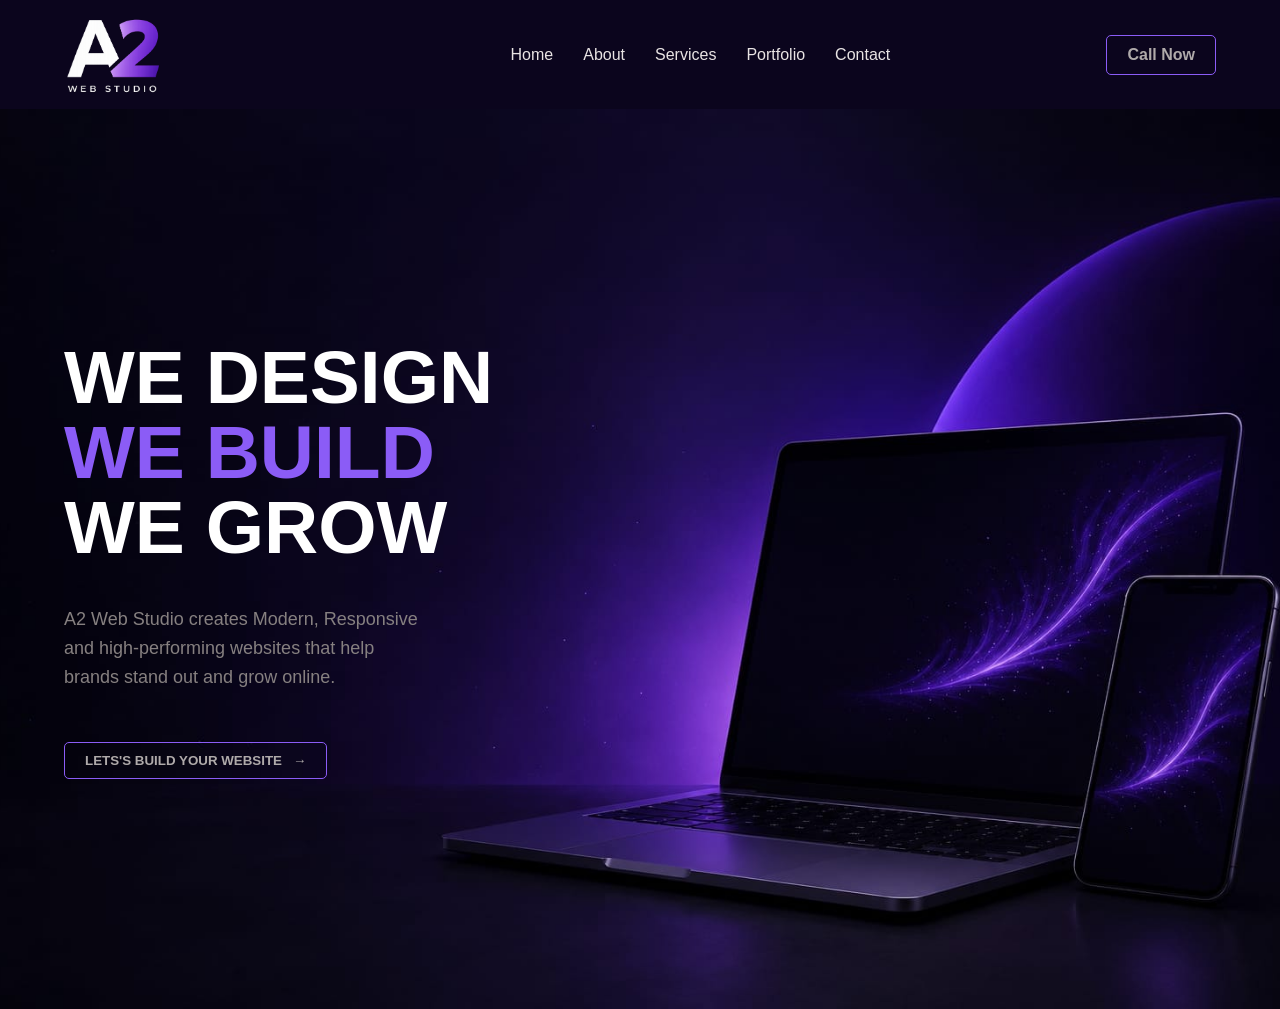
==== index.html @ 8d05d892 "new website" ====
<!DOCTYPE html>
<html lang="en">
<head>
    <meta charset="UTF-8">
    <meta name="viewport" content="width=device-width, initial-scale=1.0">
    <title>A2 Web Studio</title>
    <link rel="stylesheet" href="index.css">
</head>
<body>

<header>

    <!-- Logo -->
    <div class="logo">
        <img src="img/logo1.png" alt="A2 Web Studio">
    </div>

    <!-- Navigation -->
    <nav class="navigation">
        <ul>
            <li><a href="#">Home</a></li>
            <li><a href="#">About</a></li>
            <li><a href="#">Services</a></li>
            <li><a href="#">Portfolio</a></li>
            <li><a href="#">Contact</a></li>
        </ul>
    </nav>

    <!-- Call Button -->
    <div class="header-btn">
        <a href="tel:+919999999999" class="call-btn">
            Call Now
        </a>
    </div>

    <!-- Toggle Button -->
    <div class="toggle-btn">
        ☰
    </div>

</header>


<!--==========================================================
                  Banner Section
================================================================-->

<div class="banner">

    <div class="banner-content">

       <h1>WE DESIGN<br>
        <span style="color:#8b5cf6;">WE BUILD</span>
        <br>WE GROW</h1>

        

       <p>A2 Web Studio creates Modern, Responsive<br> and high-performing websites that help<br> brands stand out and grow online.</p>

       <button>LETS'S BUILD YOUR WEBSITE &nbsp; →</button>
    </div>

    <div class="banner-content-b">


    </div>

</div>


<script src="index.js"></script>

</body>
</html>
---- index.css ----
*{
    margin:0;
    padding:0;
    box-sizing:border-box;
}

body{
    font-family:Arial, sans-serif;
}

header{
    width:100%;
    background:#0b051d;
    display:flex;
    justify-content:space-between;
    align-items:center;
    padding:15px 5%;
    position:relative;
    
}

.logo{
    width:20%;
}

.logo img{
    width:100px;
    display:block;
}

/* Navigation */

.navigation{
    width:60%;
}

.navigation ul{
    display:flex;
    justify-content:center;
    list-style:none;
    gap:30px;
}

.navigation ul li a{
    color:#fff;
    text-decoration:none;
    font-size:16px;
    transition:0.3s;
}

.navigation ul li a:hover{
    color:#8b5cf6;
}
.navigation ul li a{
    color:#e9e4e4;
    text-decoration:none;
    position:relative;  
    padding-bottom:5px;
}

.navigation ul li a::after{
    content:"";
    position:absolute;
    left:50%;
    bottom:0;
    width:0;
    height:2px;
    background:#8b5cf6;
    transition:all 0.3s ease;
    transform:translateX(-50%);
}

.navigation ul li a:hover::after{
    width:100%;
}

/* Call Button */

.call-btn{
    display:inline-block;
    background:transparent;
    border:#8b5cf6 1px solid;
    color:#afaaaa;
    text-decoration:none;
    padding:10px 20px;
    border-radius:5px;
    font-weight:600;
    transition:0.3s;
}

.call-btn:hover{
    background:#6d28d9;
    color:#fff;
}

/* Toggle Button */

.toggle-btn{
    display:none;
    color:#fff;
    font-size:30px;
    cursor:pointer;
}

/* Mobile Responsive */

@media(max-width:768px){

    .navigation{
        display:none;
        position:absolute;
        top:100%;
        left:0;
        width:100%;
        background:#0b051d;
    }

    .navigation.active{
        display:block;
    }

    .navigation ul{
        flex-direction:column;
        gap:0;
    }

    .navigation ul li{
        text-align:center;
        padding:15px;
        border-bottom:1px solid #444;
    }

    .header-btn{
        display:none;
    }

    .toggle-btn{
        display:block;
    }

    .logo{
        width:auto;
    }

    .logo img{
        width:65px;
    }
}

/*=========================================
          Banner Section
=================================================================*/

.banner{
    width:100%;
    height:100vh;
    background:url("img/b1.jpeg") no-repeat center center/cover;
    display:flex;
    justify-content:center;
    align-items:center;
    padding:80px 5%;
}
.banner-content{
    text-align:center;
    color:#fff;
    width:50%;
    display:flex;
    flex-direction:column;
    align-items:flex-start;
    gap:20px;
}
.banner-content h1{
    font-size:75px;
    margin-bottom:20px;
    text-align:justify;
    line-height:1;
}
.banner-content p{
    font-size:18px;
    margin-bottom:30px;
    text-align:justify;
    line-height:1.6;
    color:rgb(134, 128, 128);
}
.banner-content .btn{
    display:inline-block;
    background:#8b5cf6;
    color:#fff;
    text-decoration:none;
    padding:10px 20px;
    border-radius:5px;
    font-weight:600;
    transition:0.3s;
}

.banner-content-b{
    width:50%;
}
.banner button{
    display:inline-block;
   background:transparent;
   border:1px solid #8b5cf6;
    color:#afaaaa;
    text-decoration:none;
    padding:10px 20px;
    border-radius:5px;
    font-weight:600;
    transition:0.3s;
    
}
.banner button:hover{
    background:#8b5cf6;
    color:#fff;
}

@media screen and (max-width: 768px) {
  
  .banner{
    height:auto;
  }
  
  .banner-content{
    width:100%;
     align-items:center;
     text-align:center;
  }
  .banner-content h1 {
    font-size: 42px;
    margin-bottom: 6px;
    text-align: justify;
    line-height: 1;
}
  .banner-content p {
    font-size: 16px;
    margin-bottom: 20px;
    text-align: justify;
    line-height: 1.6;
    color: rgb(134, 128, 128);
  
}
.banner-content-b{
    display:none;
}
}
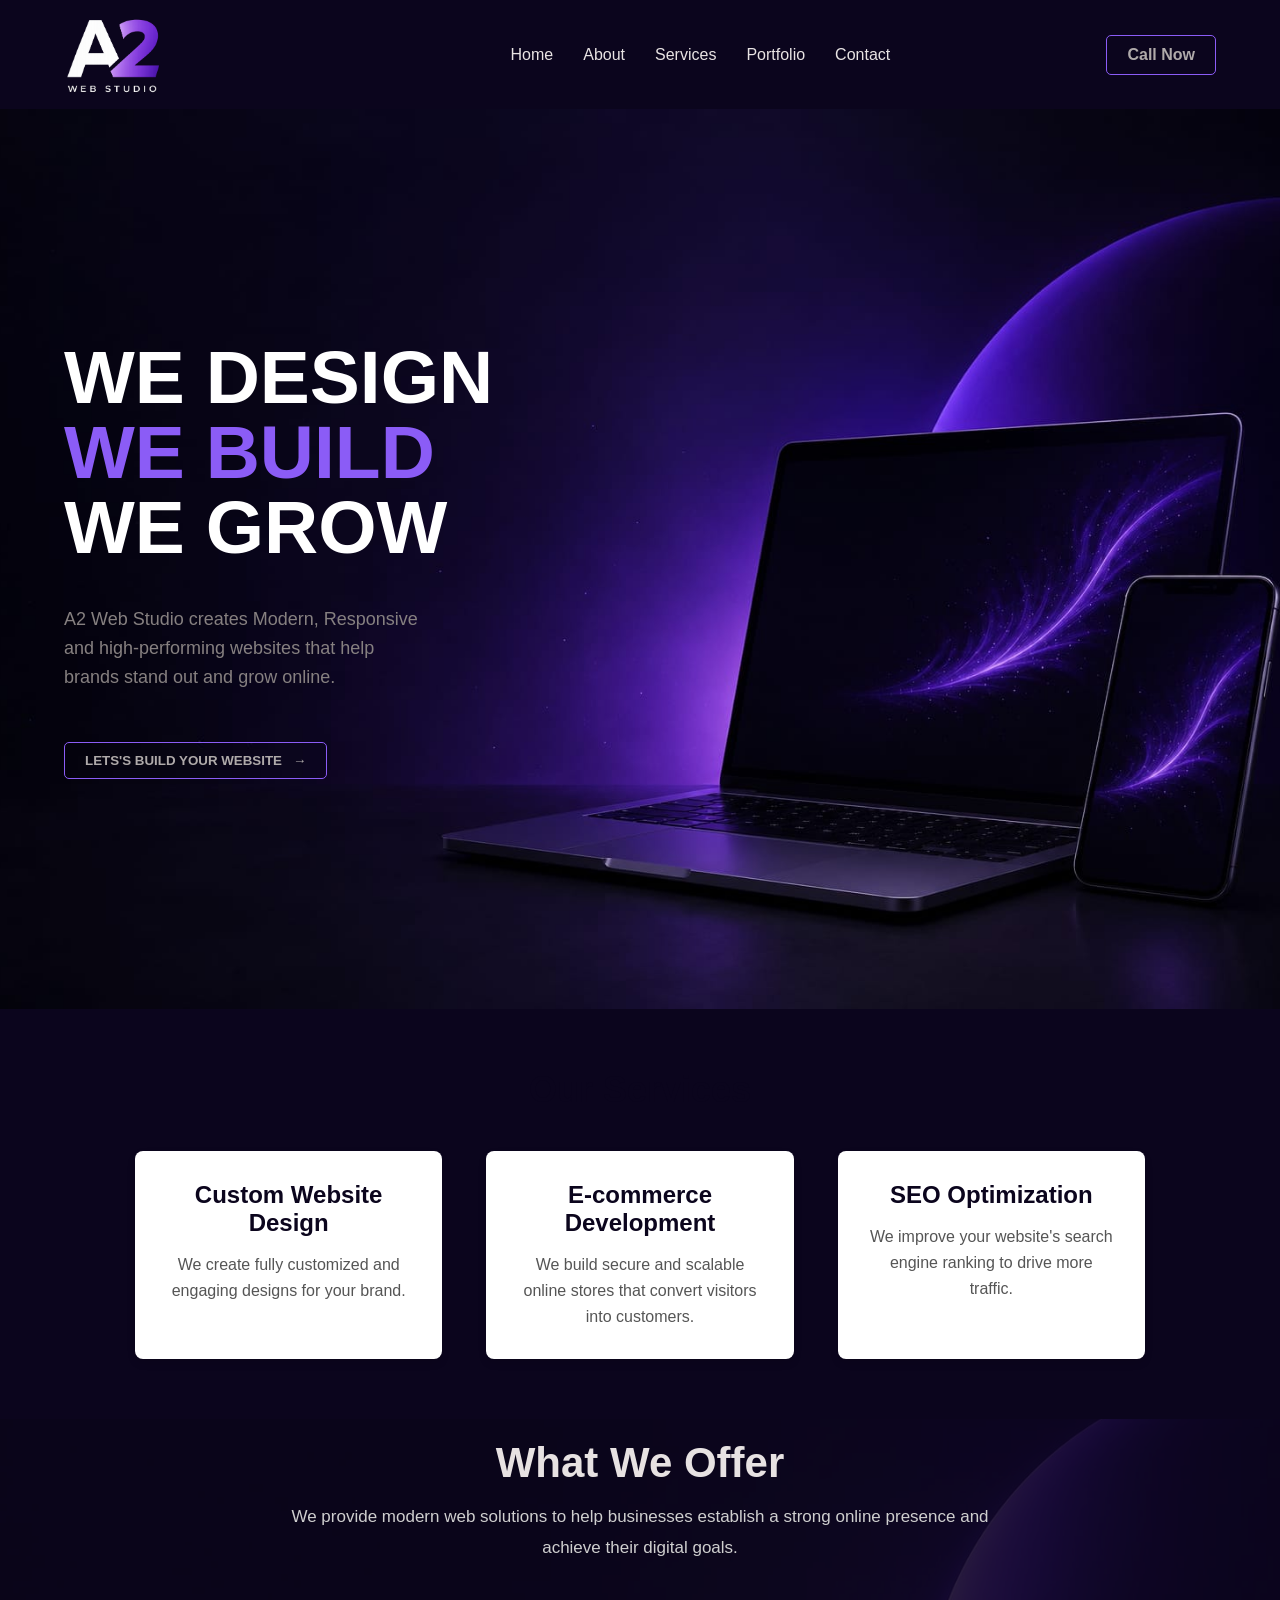
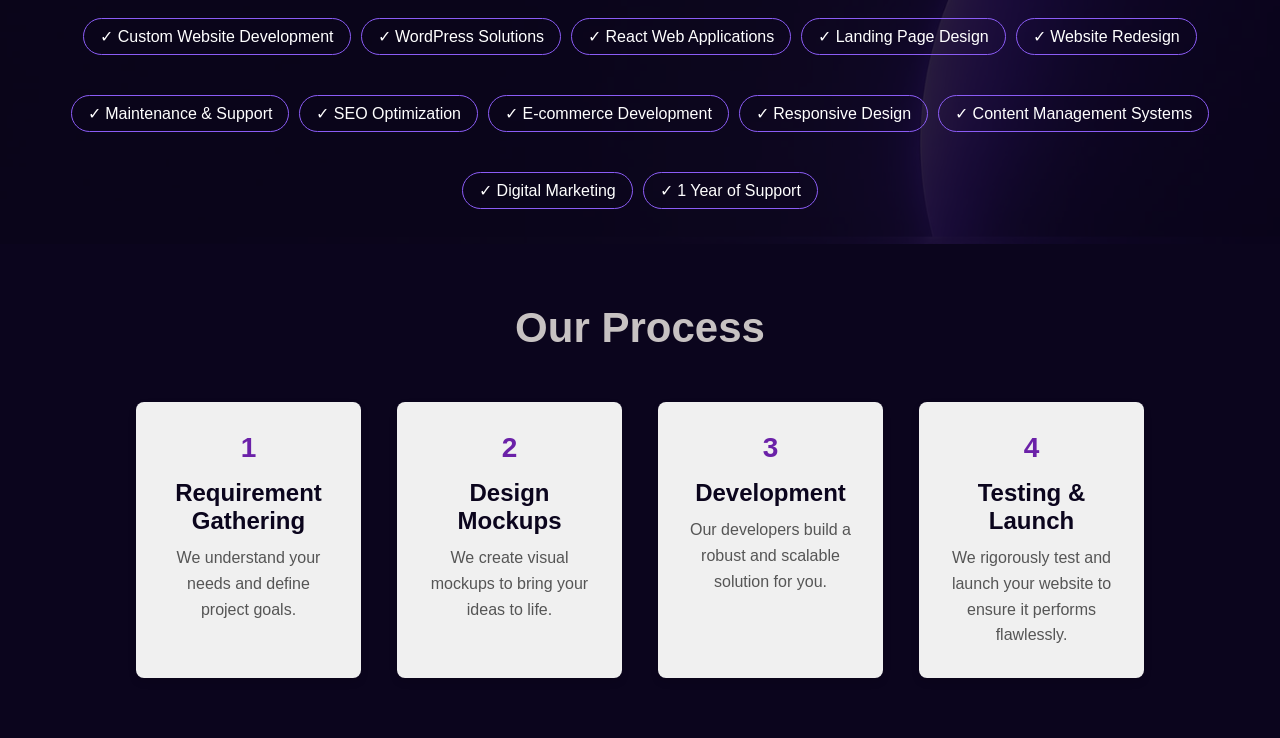
==== commit 8984d1be: "update" ====
--- a/index.html
+++ b/index.html
@@ -58,6 +58,7 @@
        <p>A2 Web Studio creates Modern, Responsive<br> and high-performing websites that help<br> brands stand out and grow online.</p>
 
        <button>LETS'S BUILD YOUR WEBSITE &nbsp; →</button>
+       
     </div>
 
     <div class="banner-content-b">
@@ -66,7 +67,88 @@
     </div>
 
 </div>
+<!--====================================================
+            Servies Section
+==============================================================-->
 
+<div class="services">
+    <h2>Our Services</h2>
+    <div class="service-list">
+        <div class="service-item">
+            <h3>Custom Website Design</h3>
+            <p>We create fully customized and engaging designs for your brand.</p>
+        </div>
+        <div class="service-item">
+            <h3>E-commerce Development</h3>
+            <p>We build secure and scalable online stores that convert visitors into customers.</p>
+        </div>
+        <div class="service-item">
+            <h3>SEO Optimization</h3>
+            <p>We improve your website's search engine ranking to drive more traffic.</p>
+        </div>
+    </div>
+</div>
+
+<!--===================================================
+            project Section
+======================================================-->
+<section class="offer">
+    
+    <div class="offer-content">
+        <h2>What We Offer</h2>
+        
+        <p>
+            We provide modern web solutions to help businesses establish
+            a strong online presence and achieve their digital goals.
+        </p>
+
+        <ul class="offer-list">
+            <li>✓ Custom Website Development</li>
+            <li>✓ WordPress Solutions</li>
+            <li>✓ React Web Applications</li>
+            <li>✓ Landing Page Design</li>
+            <li>✓ Website Redesign</li>
+            <li>✓ Maintenance & Support</li>
+            <li>✓ SEO Optimization</li>
+            <li>✓ E-commerce Development</li>
+            <li>✓ Responsive Design</li>
+            <li>✓ Content Management Systems</li>
+            <li>✓ Digital Marketing</li>
+            <li>✓ 1 Year of Support</li>
+        </ul>
+
+    </div>
+
+</section>
+<!--===================================================
+            our process section
+======================================================-->
+
+<section class="process">
+    <h2>Our Process</h2>
+    <div class="process-steps">
+        <div class="step">
+            <div class="step-number">1</div>
+            <h3>Requirement Gathering</h3>
+            <p>We understand your needs and define project goals.</p>
+        </div>
+        <div class="step">
+            <div class="step-number">2</div>
+            <h3>Design Mockups</h3>
+            <p>We create visual mockups to bring your ideas to life.</p>
+        </div>
+        <div class="step">
+            <div class="step-number">3</div>
+            <h3>Development</h3>
+            <p>Our developers build a robust and scalable solution for you.</p>
+        </div>
+        <div class="step">
+            <div class="step-number">4</div>
+            <h3>Testing & Launch</h3>
+            <p>We rigorously test and launch your website to ensure it performs flawlessly.</p>
+        </div>
+    </div>
+</section>
 
 <script src="index.js"></script>
 
--- a/index.css
+++ b/index.css
@@ -241,4 +241,234 @@
 .banner-content-b{
     display:none;
 }
+}
+
+/*===============================================
+            Services Section    
+==================================================*/
+
+.services {
+    padding: 60px 10%;
+    background: #f9f9f9;
+    text-align: center;
+    background-color:#0b051d;
+}
+
+.services h2 {
+    font-size: 36px;
+    color: #0b051d;
+    margin-bottom: 40px;
+    font-weight: 700;
+}
+
+.service-list {
+    display: flex;
+    justify-content: space-around;
+    flex-wrap: wrap;
+    gap: 30px;
+}
+
+.service-item {
+    background: #fff;
+    padding: 30px;
+    border-radius: 8px;
+    width: 30%;
+    box-shadow: 0 4px 8px rgba(0, 0, 0, 0.1);
+    transition: transform 0.3s;
+}
+
+.service-item:hover {
+    transform: translateY(-10px);
+    background: #8b5cf6;
+}
+
+.service-item h3 {
+    font-size: 24px;
+    margin-bottom: 15px;
+    color: #0b051d;
+}
+
+.service-item p {
+    font-size: 16px;
+    color: #555;
+    line-height: 1.6;
+}
+
+@media (max-width: 768px) {
+    .service-item {
+        width: 100%;
+    }
+}
+
+/*===============================================
+           project Section
+==================================================*/
+
+.offer{
+    background-image:url("img/bg.jpeg");
+    background-size:cover;
+    background-position:center;
+    padding:20px 5%;
+    text-align:center;
+    position:relative;
+}
+
+.offer::before{
+    content:"";
+    position:absolute;
+    inset:0;
+    background:rgba(11,5,29,0.85);
+}
+
+.offer-content{
+    position:relative;
+    z-index:1;
+}
+
+.offer-content h2{
+    font-size:42px;
+    color:#e7e2e2;
+    margin-bottom:15px;
+}
+
+.offer-content p{
+    max-width:700px;
+    margin:0 auto 40px;
+    color:#cfcfcf;
+    line-height:1.8;
+    font-size:17px;
+}
+
+.offer-list{
+    list-style:none;
+    padding:0;
+    margin:0;
+}
+
+.offer-list li{
+    color:#fff;
+    font-size:20px;
+    margin:15px 0;
+    transition:0.3s;
+}
+
+.offer-list li:hover{
+    color:#8b5cf6;
+    transform:translateX(5px);
+}
+.offer-list{
+    list-style:none;
+    padding:0;
+    margin-top:30px;
+
+    display:flex;
+    justify-content:center;
+    flex-wrap:wrap;
+    gap:10px;
+}
+
+.offer-list li{
+    color:#fff;
+    font-size:16px;
+    border:1px solid #8b5cf6;
+    padding:8px 16px;
+    border-radius:30px;
+}
+
+/* Mobile */
+
+@media(max-width:768px){
+
+    .offer{
+        padding:60px 20px;
+    }
+
+    .offer-content h2{
+        font-size:32px;
+    }
+
+    .offer-content p{
+        font-size:15px;
+    }
+
+    .offer-list li{
+        font-size:17px;
+        
+    }
+    .offer-list {
+    list-style: none;
+    padding: 0;
+    display: flex;
+    justify-content: center;
+    flex-direction: column;
+}
+}
+
+/*===============================================
+            Our Process Section
+==================================================*/
+
+.process {
+    padding: 60px 10%;
+    background: #0b051d;
+    text-align: center;
+}
+
+.process h2 {
+    font-size: 42px;
+    margin-bottom: 50px;
+    color: #c7c2c2;
+    font-weight: 700;
+}
+
+.process-steps {
+    display: flex;
+    justify-content: space-around;
+    flex-wrap: wrap;
+    gap: 20px;
+    
+}
+
+.step {
+    width: 22%;
+    background: #f0f0f0;
+    padding: 30px;
+    border-radius: 8px;
+    box-shadow: 0 4px 8px rgba(0, 0, 0, 0.1);
+    transition: transform 0.3s;
+}
+
+.step:hover {
+    transform: translateY(-10px);
+    background: #8b5cf6;
+}
+
+.step-number {
+    font-size: 28px;
+    font-weight: bold;
+    color: #6b21a8;
+    margin-bottom: 15px;
+}
+
+.step h3 {
+    font-size: 24px;
+    color: #0b051d;
+    margin-bottom: 10px;
+}
+
+.step p {
+    font-size: 16px;
+    color: #555;
+    line-height: 1.6;
+}
+
+@media (max-width: 768px) {
+    .process-steps {
+        flex-direction: column;
+        align-items: center;
+    }
+    .step {
+        width: 80%;
+        margin-bottom: 30px;
+    }
 }
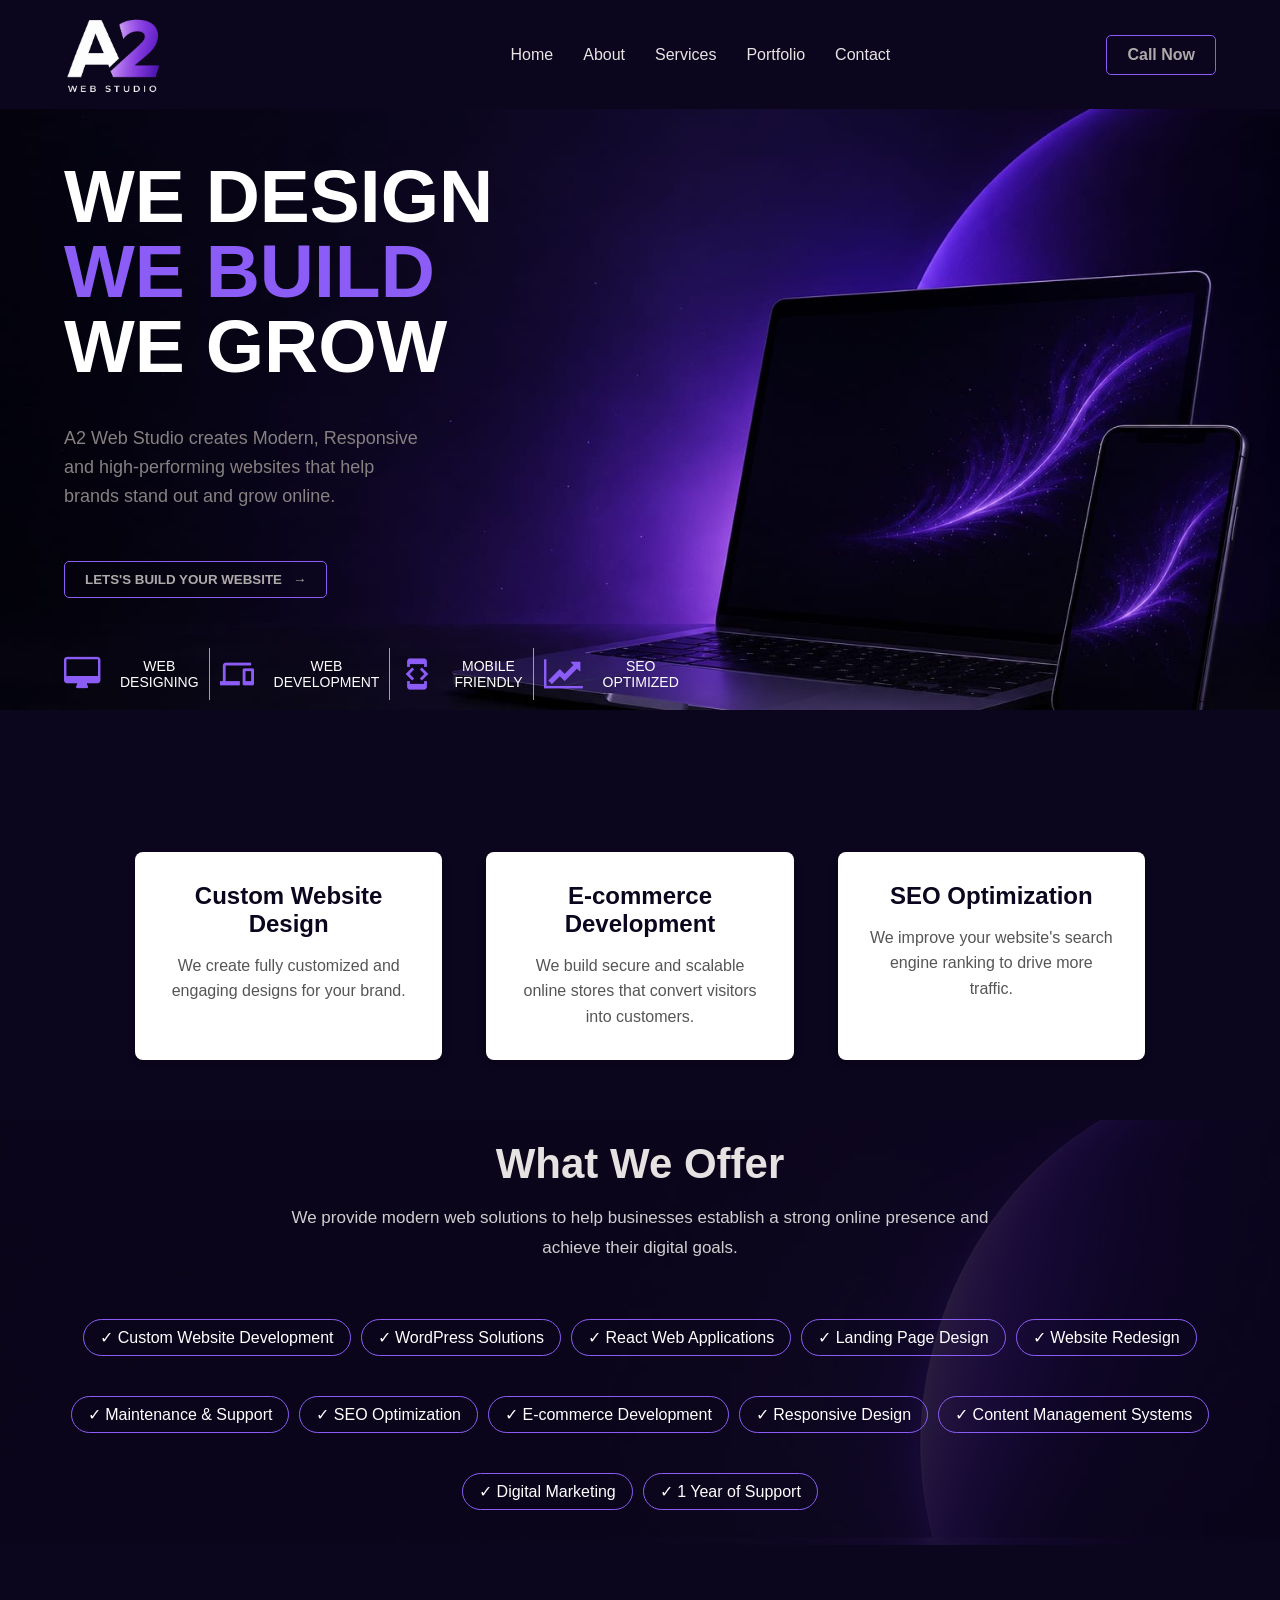
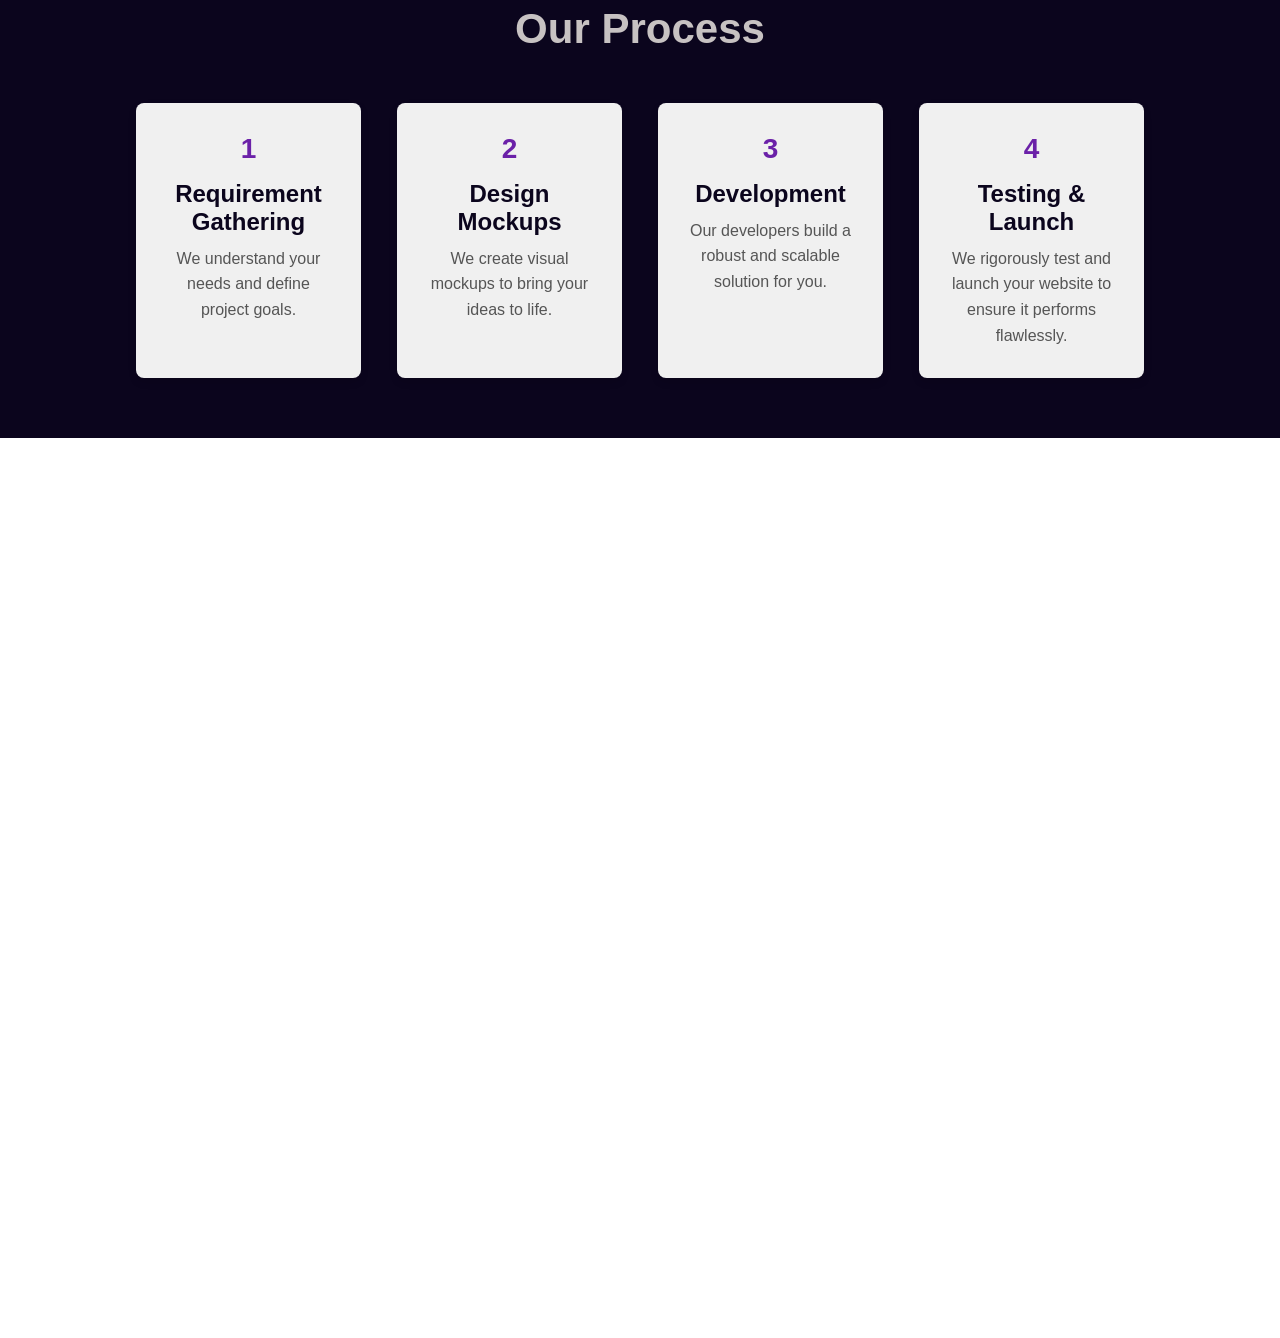
==== commit 8c798e30: "update" ====
--- a/index.html
+++ b/index.html
@@ -5,6 +5,8 @@
     <meta name="viewport" content="width=device-width, initial-scale=1.0">
     <title>A2 Web Studio</title>
     <link rel="stylesheet" href="index.css">
+    <link rel="stylesheet" href="https://cdnjs.cloudflare.com/ajax/libs/font-awesome/4.7.0/css/font-awesome.min.css">
+    <link href="https://fonts.googleapis.com/icon?family=Material+Icons" rel="stylesheet">
 </head>
 <body>
 
@@ -58,12 +60,24 @@
        <p>A2 Web Studio creates Modern, Responsive<br> and high-performing websites that help<br> brands stand out and grow online.</p>
 
        <button>LETS'S BUILD YOUR WEBSITE &nbsp; →</button>
-       
+
+
+    <div class="icon">
+
+       <i class="fa fa-desktop" style="font-size:34px; color:#8b5cf6;"></i> 
+       <span>WEB <br>DESIGNING</span>
+
+       <i class="material-icons" style="font-size:34px;color:#8b5cf6">devices</i>
+       <span>WEB <br>DEVELOPMENT</span>
+
+       <i class="material-icons" style="font-size:34px;color:#8b5cf6">developer_mode</i>
+       <span>MOBILE <br>FRIENDLY</span>
+
+       <i class="fa fa-line-chart" style="font-size:34px;color:#8b5cf6"></i>
+       <span>SEO <br> OPTIMIZED</span>
     </div>
 
-    <div class="banner-content-b">
-
-
+        
     </div>
 
 </div>
@@ -90,7 +104,7 @@
 </div>
 
 <!--===================================================
-            project Section
+            offer Section
 ======================================================-->
 <section class="offer">
     
@@ -150,6 +164,16 @@
     </div>
 </section>
 
+<!--=======================================================
+                    new sec
+=====================================================================-->
+
+<div class="tech">
+
+
+</div>
+
+
 <script src="index.js"></script>
 
 </body>
--- a/index.css
+++ b/index.css
@@ -153,12 +153,12 @@
 
 .banner{
     width:100%;
-    height:100vh;
+    height:auto;
     background:url("img/b1.jpeg") no-repeat center center/cover;
     display:flex;
-    justify-content:center;
+    justify-content:left;
     align-items:center;
-    padding:80px 5%;
+    padding: 50px 5% 10px;
 }
 .banner-content{
     text-align:center;
@@ -193,9 +193,7 @@
     transition:0.3s;
 }
 
-.banner-content-b{
-    width:50%;
-}
+
 .banner button{
     display:inline-block;
    background:transparent;
@@ -211,6 +209,28 @@
 .banner button:hover{
     background:#8b5cf6;
     color:#fff;
+}
+
+.icon{
+    display:flex;
+    align-items:center;
+    gap:10px;
+    color:#fff;
+    padding-top:30px;
+}
+.icon i{
+    font-size:36px;
+    
+}
+.icon span{
+    font-size:14px;
+    white-space:nowrap;
+    border-right:1.5px solid #aa88fa;
+    padding:10px;
+    
+}
+.icon span:last-child{
+    border-right:none;
 }
 
 @media screen and (max-width: 768px) {
@@ -238,8 +258,8 @@
     color: rgb(134, 128, 128);
   
 }
-.banner-content-b{
-    display:none;
+.icon{
+    display: none;
 }
 }
 
@@ -392,7 +412,8 @@
     }
 
     .offer-list li{
-        font-size:17px;
+        font-size:14px;
+        margin:5px;
         
     }
     .offer-list {
@@ -471,4 +492,16 @@
         width: 80%;
         margin-bottom: 30px;
     }
+}
+
+/*===========================================
+                tech section
+==============================================*/
+
+.tech{
+    background-image: url("img/worldClass.jpg");
+     background-size:cover;
+    background-position:center center;
+    background-repeat:no-repeat;
+    height:100vh;
 }
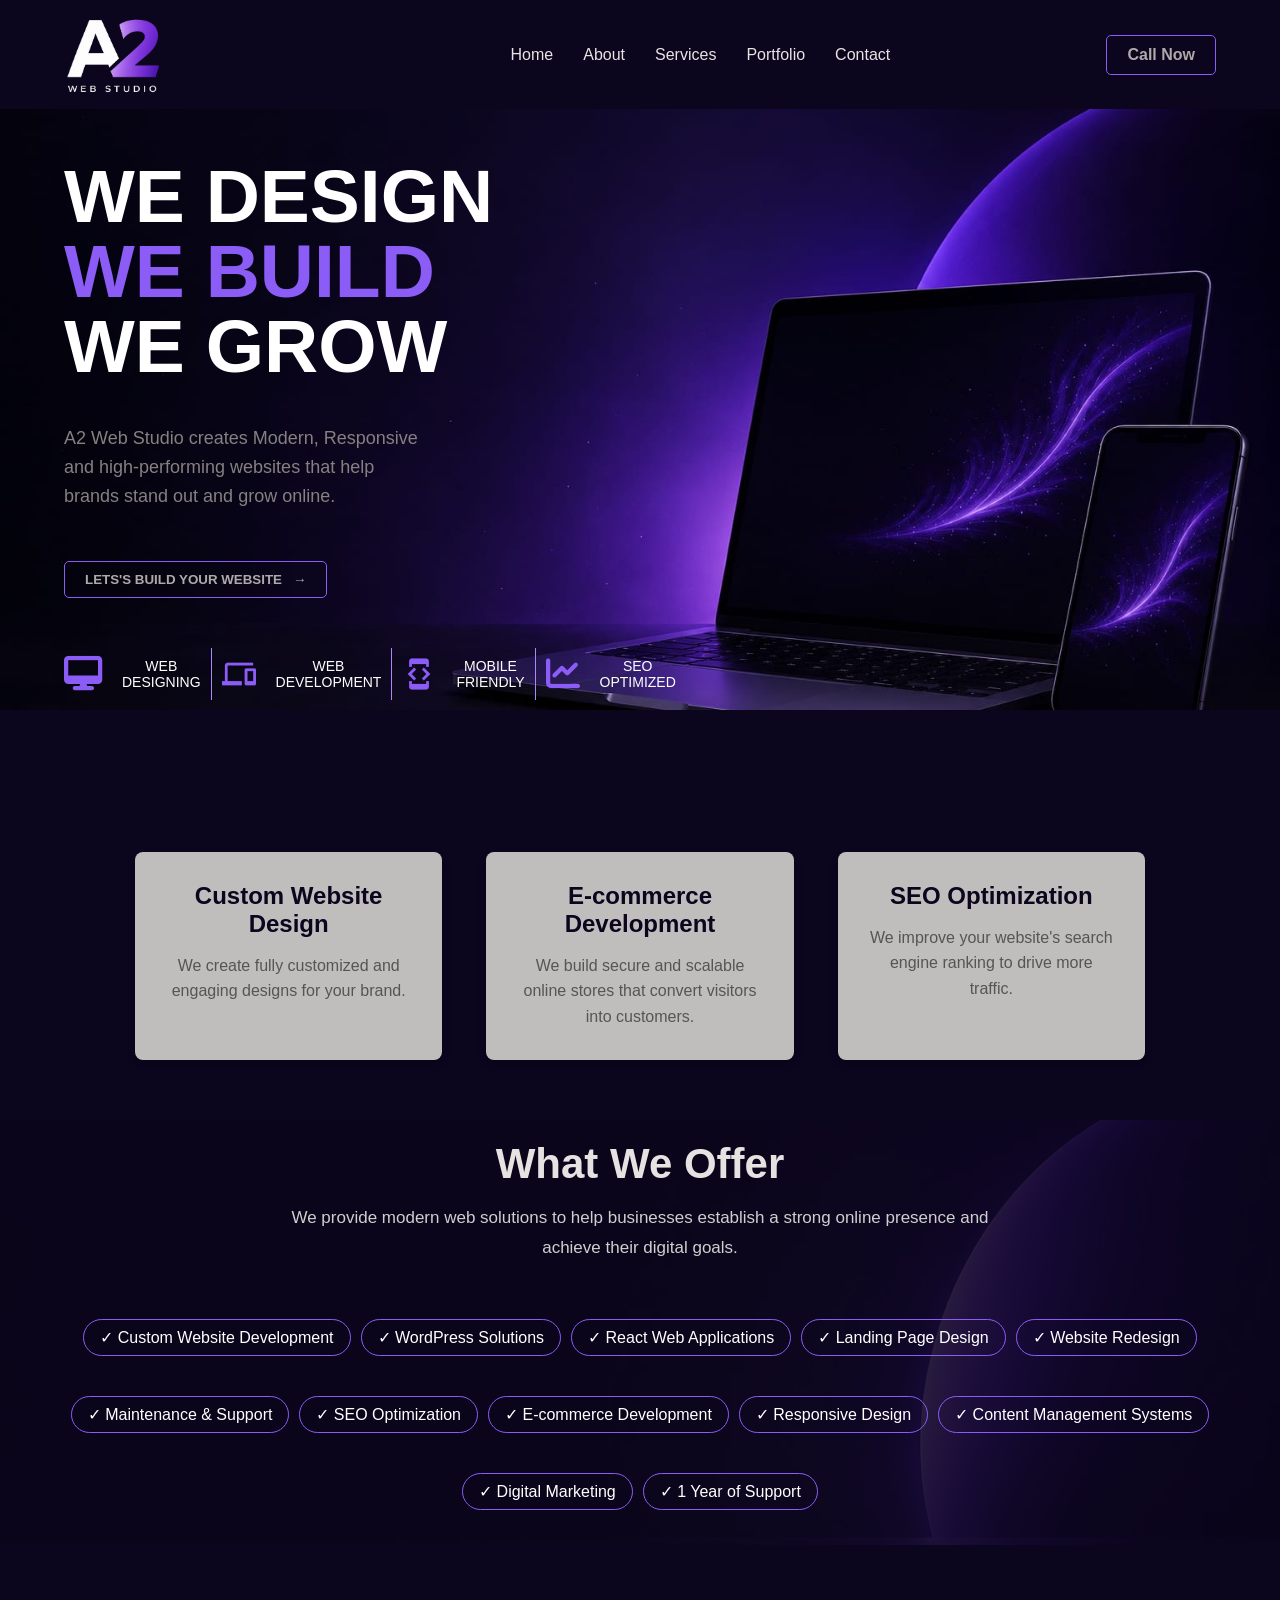
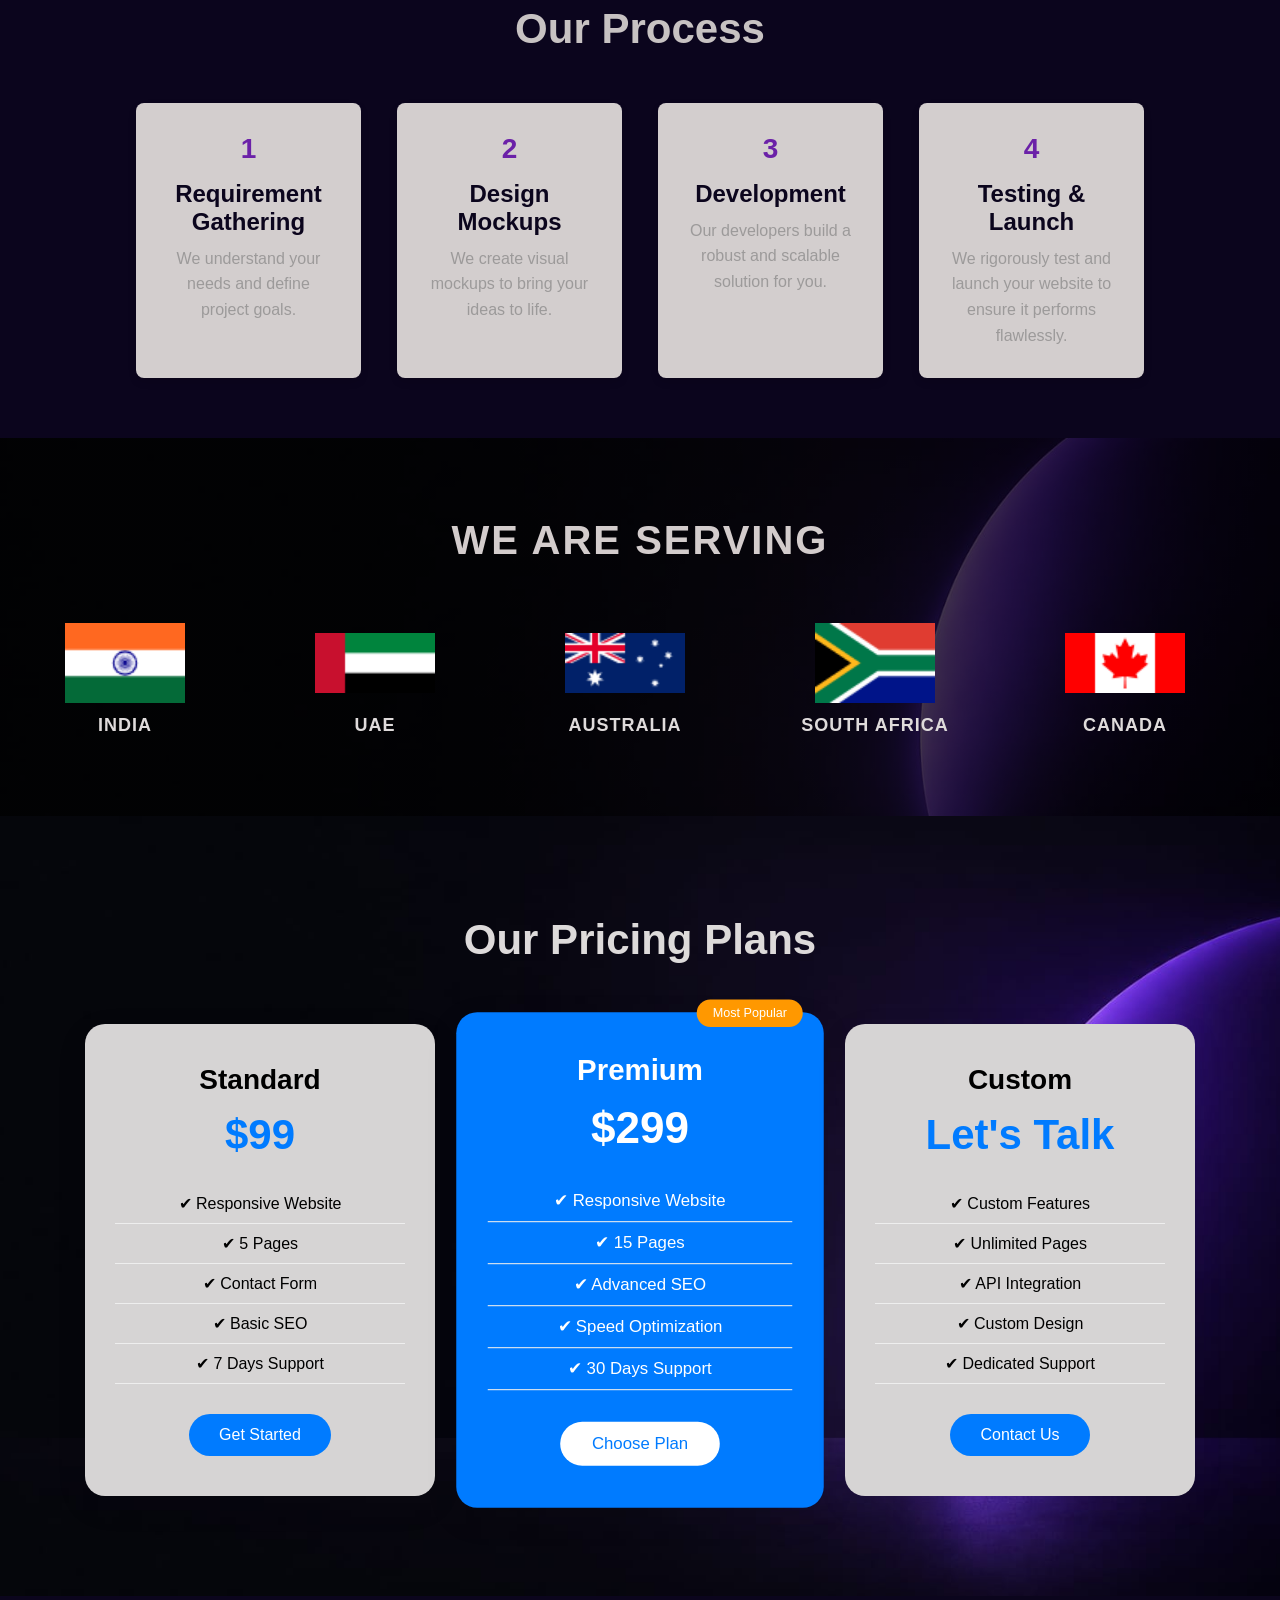
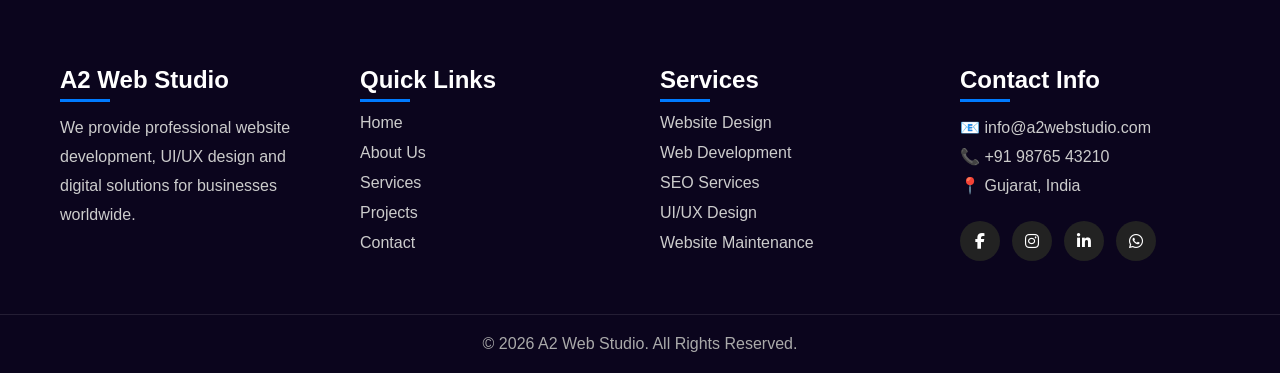
==== commit 9582e765: "update" ====
--- a/index.html
+++ b/index.html
@@ -7,6 +7,9 @@
     <link rel="stylesheet" href="index.css">
     <link rel="stylesheet" href="https://cdnjs.cloudflare.com/ajax/libs/font-awesome/4.7.0/css/font-awesome.min.css">
     <link href="https://fonts.googleapis.com/icon?family=Material+Icons" rel="stylesheet">
+    <link rel="stylesheet"
+href="https://cdnjs.cloudflare.com/ajax/libs/font-awesome/6.5.1/css/all.min.css">
+    
 </head>
 <body>
 
@@ -165,13 +168,215 @@
 </section>
 
 <!--=======================================================
-                    new sec
+                    Serving section
 =====================================================================-->
 
-<div class="tech">
-
-
+
+<div class="logo-slider">
+    <h2>WE ARE SERVING</h2>
+
+    <div class="logo-slide-track">
+
+        <div class="slide">
+            <img src="img/in.png" alt="India">
+            <p>India</p>
+        </div>
+
+        <div class="slide">
+            <img src="img/ae.png" alt="UAE">
+            <p>UAE</p>
+        </div>
+
+        <div class="slide">
+            <img src="img/au.png" alt="Australia">
+            <p>Australia</p>
+        </div>
+
+        <div class="slide">
+            <img src="img/za.png" alt="South Africa">
+            <p>South Africa</p>
+        </div>
+
+        <div class="slide">
+            <img src="img/ca.png" alt="Canada">
+            <p>Canada</p>
+        </div>
+
+        <div class="slide">
+            <img src="img/us.png" alt="USA">
+            <p>USA</p>
+        </div>
+
+        <div class="slide">
+            <img src="img/thailend.png" alt="Thailand">
+            <p>Thailand</p>
+        </div>
+
+        <div class="slide">
+            <img src="img/fr.png" alt="France">
+            <p>France</p>
+        </div>
+
+        <!-- Duplicate for infinite scrolling -->
+
+        <div class="slide">
+            <img src="img/in.png" alt="India">
+            <p>India</p>
+        </div>
+
+        <div class="slide">
+            <img src="img/ae.png" alt="UAE">
+            <p>UAE</p>
+        </div>
+
+        <div class="slide">
+            <img src="img/au.png" alt="Australia">
+            <p>Australia</p>
+        </div>
+
+        <div class="slide">
+            <img src="img/za.png" alt="South Africa">
+            <p>South Africa</p>
+        </div>
+
+        <div class="slide">
+            <img src="img/ca.png" alt="Canada">
+            <p>Canada</p>
+        </div>
+
+        <div class="slide">
+            <img src="img/us.png" alt="USA">
+            <p>USA</p>
+        </div>
+
+        <div class="slide">
+            <img src="img/thailend.png" alt="Thailand">
+            <p>Thailand</p>
+        </div>
+
+        <div class="slide">
+            <img src="img/fr.png" alt="France">
+            <p>France</p>
+        </div>
+
+    </div>
 </div>
+<!--========================================================
+                    plan section
+==============================================================-->
+
+<section class="pricing-section">
+    <h2>Our Pricing Plans</h2>
+
+    <div class="pricing-container">
+
+        <!-- Standard Plan -->
+        <div class="pricing-card">
+            <h3>Standard</h3>
+            <div class="price">$99</div>
+            <ul>
+                <li>✔ Responsive Website</li>
+                <li>✔ 5 Pages</li>
+                <li>✔ Contact Form</li>
+                <li>✔ Basic SEO</li>
+                <li>✔ 7 Days Support</li>
+            </ul>
+            <a href="#" class="plan-btn">Get Started</a>
+        </div>
+
+        <!-- Premium Plan -->
+        <div class="pricing-card featured">
+            <span class="badge">Most Popular</span>
+            <h3>Premium</h3>
+            <div class="price">$299</div>
+            <ul>
+                <li>✔ Responsive Website</li>
+                <li>✔ 15 Pages</li>
+                <li>✔ Advanced SEO</li>
+                <li>✔ Speed Optimization</li>
+                <li>✔ 30 Days Support</li>
+            </ul>
+            <a href="#" class="plan-btn">Choose Plan</a>
+        </div>
+
+        <!-- Custom Plan -->
+        <div class="pricing-card">
+            <h3>Custom</h3>
+            <div class="price">Let's Talk</div>
+            <ul>
+                <li>✔ Custom Features</li>
+                <li>✔ Unlimited Pages</li>
+                <li>✔ API Integration</li>
+                <li>✔ Custom Design</li>
+                <li>✔ Dedicated Support</li>
+            </ul>
+            <a href="#" class="plan-btn">Contact Us</a>
+        </div>
+
+    </div>
+</section>
+
+<!--=====================================================
+                Footer
+==============================================================-->
+
+<footer class="footer">
+    <div class="footer-container">
+
+        <!-- Company Info -->
+        <div class="footer-box">
+            <h3>A2 Web Studio</h3>
+            <p>
+                We provide professional website development,
+                UI/UX design and digital solutions for businesses worldwide.
+            </p>
+        </div>
+
+        <!-- Quick Links -->
+        <div class="footer-box">
+            <h3>Quick Links</h3>
+            <ul>
+                <li><a href="#">Home</a></li>
+                <li><a href="#">About Us</a></li>
+                <li><a href="#">Services</a></li>
+                <li><a href="#">Projects</a></li>
+                <li><a href="#">Contact</a></li>
+            </ul>
+        </div>
+
+        <!-- Services -->
+        <div class="footer-box">
+            <h3>Services</h3>
+            <ul>
+                <li><a href="#">Website Design</a></li>
+                <li><a href="#">Web Development</a></li>
+                <li><a href="#">SEO Services</a></li>
+                <li><a href="#">UI/UX Design</a></li>
+                <li><a href="#">Website Maintenance</a></li>
+            </ul>
+        </div>
+
+        <!-- Contact -->
+        <div class="footer-box">
+            <h3>Contact Info</h3>
+            <p>📧 info@a2webstudio.com</p>
+            <p>📞 +91 98765 43210</p>
+            <p>📍 Gujarat, India</p>
+
+            <div class="social-links">
+                <a href="#"><i class="fab fa-facebook-f"></i></a>
+                <a href="#"><i class="fab fa-instagram"></i></a>
+                <a href="#"><i class="fab fa-linkedin-in"></i></a>
+                <a href="#"><i class="fab fa-whatsapp"></i></a>
+            </div>
+        </div>
+
+    </div>
+
+    <div class="footer-bottom">
+        <p>© 2026 A2 Web Studio. All Rights Reserved.</p>
+    </div>
+</footer>
 
 
 <script src="index.js"></script>
--- a/index.css
+++ b/index.css
@@ -289,7 +289,7 @@
 }
 
 .service-item {
-    background: #fff;
+    background: #c0bdbd;
     padding: 30px;
     border-radius: 8px;
     width: 30%;
@@ -452,7 +452,7 @@
 
 .step {
     width: 22%;
-    background: #f0f0f0;
+    background: #d3cece;
     padding: 30px;
     border-radius: 8px;
     box-shadow: 0 4px 8px rgba(0, 0, 0, 0.1);
@@ -479,7 +479,7 @@
 
 .step p {
     font-size: 16px;
-    color: #555;
+    color: #9c9a9a;
     line-height: 1.6;
 }
 
@@ -495,13 +495,338 @@
 }
 
 /*===========================================
-                tech section
+                Serving section
 ==============================================*/
 
-.tech{
-    background-image: url("img/worldClass.jpg");
-     background-size:cover;
-    background-position:center center;
-    background-repeat:no-repeat;
-    height:100vh;
+
+.logo-slider{
+    overflow: hidden;
+    width: 100%;
+    padding: 80px 0;
+    position: relative;
+    text-align: center;
+
+    background-image:
+        linear-gradient(rgba(0,0,0,0.7), rgba(0,0,0,0.7)),
+        url("img/bg.jpeg");
+
+    background-size: cover;
+    background-position: center;
+    background-repeat: no-repeat;
+}
+
+.logo-slider h2{
+    color: #d3cccc;
+    font-size: 40px;
+    margin-bottom: 60px;
+    letter-spacing: 2px;
+}
+
+.logo-slide-track{
+    display: flex;
+    width: calc(250px * 16);
+    animation: scroll 25s linear infinite;
+}
+
+.logo-slider:hover .logo-slide-track{
+    animation-play-state: paused;
+}
+
+.slide{
+    width: 250px;
+    display: flex;
+    flex-direction: column;
+    align-items: center;
+    justify-content: center;
+}
+
+.slide img{
+    width: 120px;
+    height: 80px;
+    object-fit: contain;
+    transition: 0.4s ease;
+}
+
+.slide img:hover{
+    transform: scale(1.15);
+}
+
+.slide p{
+    color: rgb(223, 219, 219);
+    font-size: 18px;
+    font-weight: 600;
+    margin-top: 12px;
+    text-transform: uppercase;
+    letter-spacing: 1px;
+}
+
+@keyframes scroll{
+    0%{
+        transform: translateX(0);
+    }
+    100%{
+        transform: translateX(calc(-250px * 8));
+    }
+}
+
+/* Mobile Responsive */
+@media (max-width:768px){
+
+    .logo-slider{
+        padding: 60px 0;
+    }
+
+    .logo-slider h2{
+        font-size: 28px;
+    }
+
+    .slide{
+        width: 180px;
+    }
+
+    .slide img{
+        width: 90px;
+        height: 60px;
+    }
+
+    .slide p{
+        font-size: 14px;
+    }
+}
+
+/*==================================================
+            plan section
+=====================================================*/
+
+.pricing-section{
+    padding: 100px 20px;
+    background-image:url("img/bg.jpeg");
+    background-size:cover;
+    background-position:center;
+    text-align: center;
+}
+
+.pricing-section h2{
+    font-size: 42px;
+    margin-bottom: 60px;
+    color: #dddada;
+}
+
+.pricing-container{
+    max-width: 1200px;
+    margin: auto;
+    display: flex;
+    gap: 30px;
+    justify-content: center;
+    flex-wrap: wrap;
+}
+
+.pricing-card{
+    width: 350px;
+    background: #d6d4d4;
+    padding: 40px 30px;
+    border-radius: 20px;
+    box-shadow: 0 10px 30px rgba(0,0,0,0.1);
+    transition: .4s;
+    position: relative;
+}
+
+.pricing-card:hover{
+    transform: translateY(-10px);
+}
+
+.pricing-card h3{
+    font-size: 28px;
+    margin-bottom: 15px;
+}
+
+.price{
+    font-size: 42px;
+    font-weight: bold;
+    color: #007bff;
+    margin-bottom: 25px;
+}
+
+.pricing-card ul{
+    list-style: none;
+    padding: 0;
+    margin: 0 0 30px;
+}
+
+.pricing-card ul li{
+    padding: 10px 0;
+    border-bottom: 1px solid #eee;
+}
+
+.plan-btn{
+    display: inline-block;
+    padding: 12px 30px;
+    background: #007bff;
+    color: #fff;
+    text-decoration: none;
+    border-radius: 50px;
+    transition: .3s;
+}
+
+.plan-btn:hover{
+    background: #0056b3;
+}
+
+.featured{
+    background: #007bff;
+    color: white;
+    transform: scale(1.05);
+}
+
+.featured .price{
+    color: #fff;
+}
+
+.featured .plan-btn{
+    background: white;
+    color: #007bff;
+}
+
+.badge{
+    position: absolute;
+    top: -12px;
+    right: 20px;
+    background: #ff9800;
+    color: white;
+    padding: 6px 15px;
+    border-radius: 20px;
+    font-size: 12px;
+}
+
+/* Mobile */
+@media(max-width:768px){
+    .pricing-card{
+        width: 95%;
+        max-width: 350px;
+    }
+
+    .pricing-section h2{
+        font-size: 30px;
+        padding: 40px 30px;
+    }
+}
+
+/*==================================
+            Footer
+=================================================*/
+
+.footer{
+    background:#0b051d;
+    color:#fff;
+    padding:70px 0 0;
+}
+
+.footer-container{
+    max-width:1200px;
+    margin:auto;
+    display:flex;
+    justify-content:space-between;
+    flex-wrap:wrap;
+    gap:40px;
+    padding:0 20px;
+}
+
+.footer-box{
+    flex:1;
+    min-width:250px;
+}
+
+.footer-box h3{
+    font-size:24px;
+    margin-bottom:20px;
+    position:relative;
+}
+
+.footer-box h3::after{
+    content:"";
+    width:50px;
+    height:3px;
+    background:#007bff;
+    position:absolute;
+    left:0;
+    bottom:-8px;
+}
+
+.footer-box p{
+    color:#ccc;
+    line-height:1.8;
+}
+
+.footer-box ul{
+    list-style:none;
+    padding:0;
+}
+
+.footer-box ul li{
+    margin:12px 0;
+}
+
+.footer-box ul li a{
+    color:#ccc;
+    text-decoration:none;
+    transition:.3s;
+}
+
+.footer-box ul li a:hover{
+    color:#007bff;
+    padding-left:5px;
+}
+
+.social-links{
+    margin-top:20px;
+    display:flex;
+    gap:12px;
+}
+
+.social-links a{
+    width:40px;
+    height:40px;
+    background:#222;
+    color:#fff;
+    display:flex;
+    align-items:center;
+    justify-content:center;
+    border-radius:50%;
+    text-decoration:none;
+    transition:.3s;
+}
+
+.social-links a:hover{
+    background:#007bff;
+    transform:translateY(-5px);
+}
+
+.footer-bottom{
+    margin-top:50px;
+    border-top:1px solid rgba(255,255,255,0.1);
+    text-align:center;
+    padding:20px;
+}
+
+.footer-bottom p{
+    margin:0;
+    color:#aaa;
+}
+
+/* Mobile Responsive */
+@media(max-width:768px){
+
+    .footer-container{
+        flex-direction:column;
+        text-align:center;
+    }
+
+    .footer-box h3::after{
+        left:50%;
+        transform:translateX(-50%);
+    }
+
+    .social-links{
+        justify-content:center;
+    }
 }
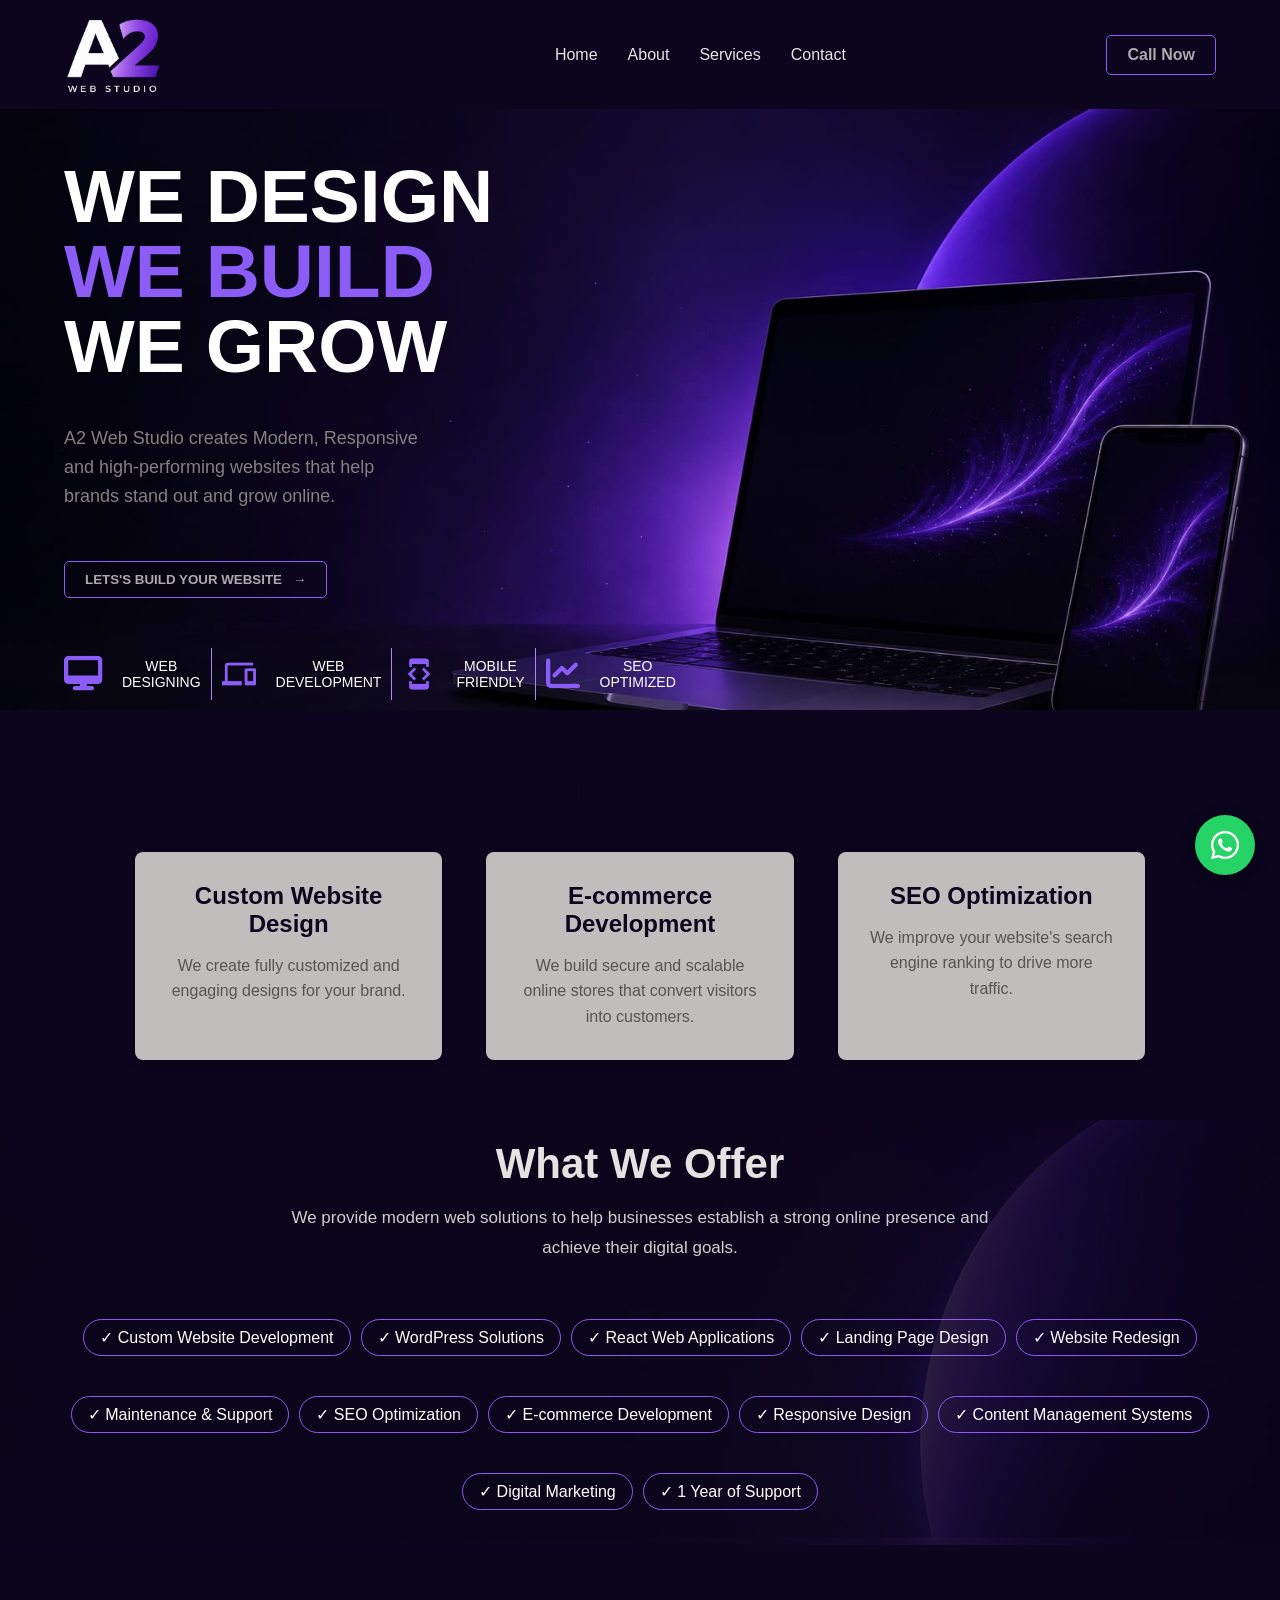
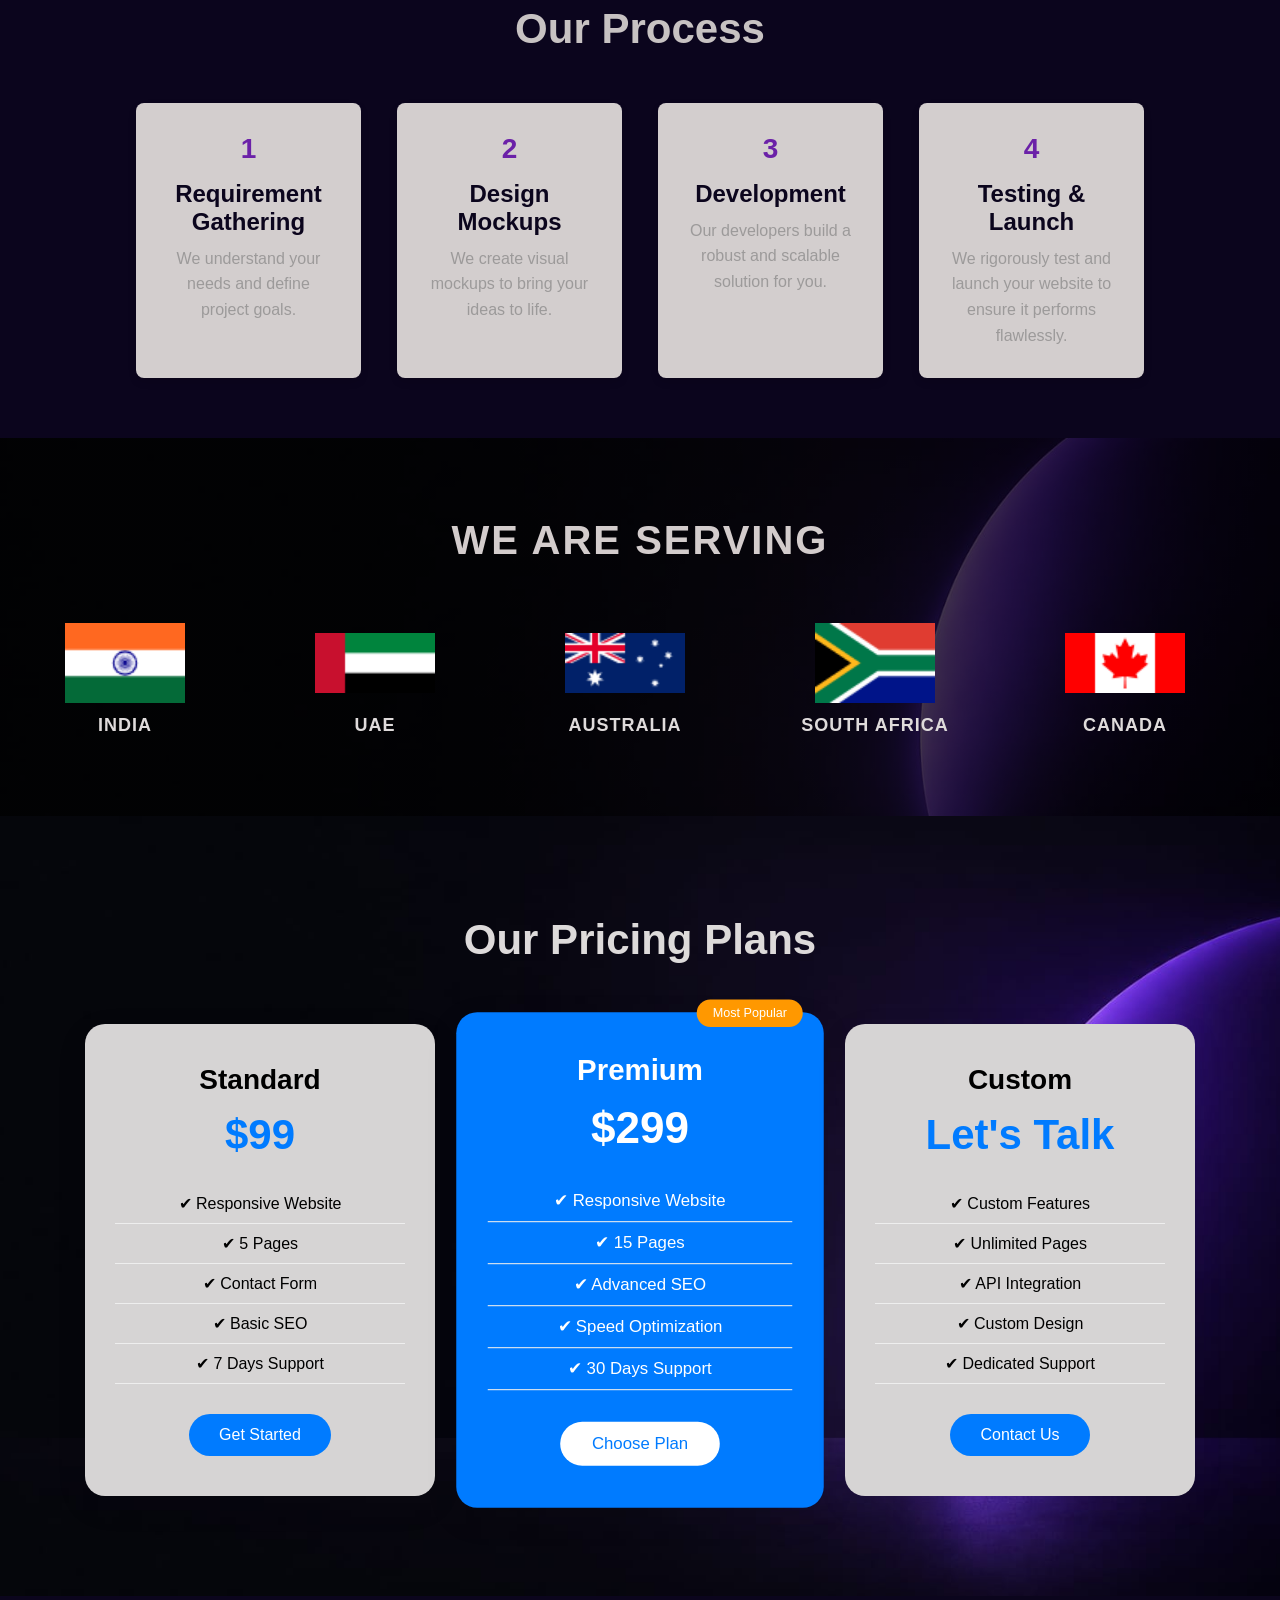
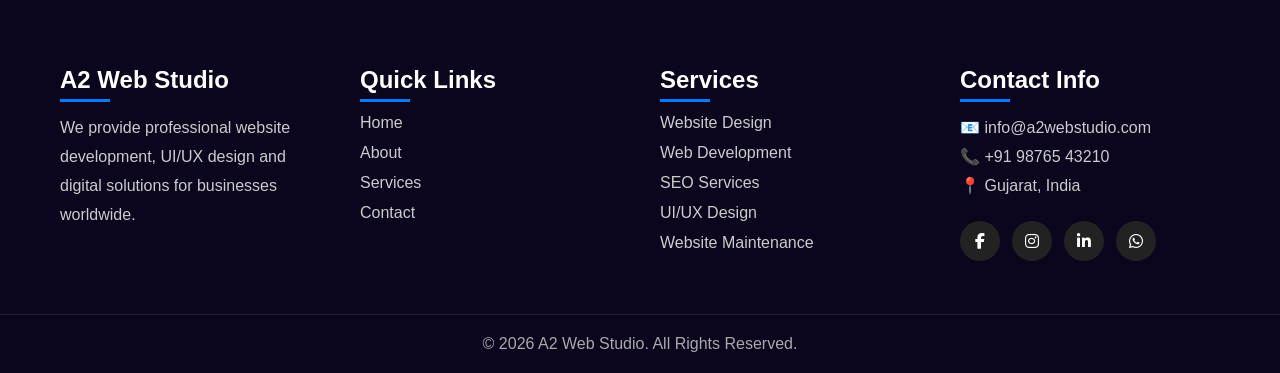
==== commit b63b1766: "all" ====
--- a/index.html
+++ b/index.html
@@ -9,7 +9,8 @@
     <link href="https://fonts.googleapis.com/icon?family=Material+Icons" rel="stylesheet">
     <link rel="stylesheet"
 href="https://cdnjs.cloudflare.com/ajax/libs/font-awesome/6.5.1/css/all.min.css">
-    
+    <link rel="stylesheet"
+href="https://cdnjs.cloudflare.com/ajax/libs/font-awesome/6.7.2/css/all.min.css">
 </head>
 <body>
 
@@ -23,11 +24,10 @@
     <!-- Navigation -->
     <nav class="navigation">
         <ul>
-            <li><a href="#">Home</a></li>
-            <li><a href="#">About</a></li>
-            <li><a href="#">Services</a></li>
-            <li><a href="#">Portfolio</a></li>
-            <li><a href="#">Contact</a></li>
+            <li><a href="index.html">Home</a></li>
+            <li><a href="about.html">About</a></li>
+            <li><a href="services.html">Services</a></li>
+            <li><a href="contact.html">Contact</a></li>
         </ul>
     </nav>
 
@@ -336,11 +336,10 @@
         <div class="footer-box">
             <h3>Quick Links</h3>
             <ul>
-                <li><a href="#">Home</a></li>
-                <li><a href="#">About Us</a></li>
-                <li><a href="#">Services</a></li>
-                <li><a href="#">Projects</a></li>
-                <li><a href="#">Contact</a></li>
+                <li><a href="index.html">Home</a></li>
+                <li><a href="about.html">About</a></li>
+                <li><a href="services.html">Services</a></li>
+                <li><a href="contact.html">Contact</a></li>
             </ul>
         </div>
 
@@ -378,7 +377,12 @@
     </div>
 </footer>
 
-
+<a href="https://wa.me/919999999999?text=Hello%20A2%20Web%20Studio,%20I%20want%20a%20website."
+   class="whatsapp-float"
+   target="_blank">
+
+    <i class="fab fa-whatsapp"></i>
+</a>
 <script src="index.js"></script>
 
 </body>
--- a/index.css
+++ b/index.css
@@ -829,4 +829,55 @@
     .social-links{
         justify-content:center;
     }
+}
+
+/*============================================
+            wathsapp popup
+=============================================*/
+.whatsapp-float{
+    position: fixed;
+    bottom: 25px;
+    right: 25px;
+    width: 60px;
+    height: 60px;
+    background: #25D366;
+    color: #fff;
+    border-radius: 50%;
+    display: flex;
+    align-items: center;
+    justify-content: center;
+    font-size: 32px;
+    text-decoration: none;
+    box-shadow: 0 4px 15px rgba(0,0,0,0.3);
+    z-index: 9999;
+    transition: 0.3s;
+    animation: pulse 2s infinite;
+}
+
+.whatsapp-float:hover{
+    transform: scale(1.1);
+}
+
+@keyframes pulse{
+    0%{
+        box-shadow: 0 0 0 0 rgba(37,211,102,0.7);
+    }
+    70%{
+        box-shadow: 0 0 0 20px rgba(37,211,102,0);
+    }
+    100%{
+        box-shadow: 0 0 0 0 rgba(37,211,102,0);
+    }
+}
+
+/* Mobile */
+
+@media(max-width:768px){
+    .whatsapp-float{
+        width: 55px;
+        height: 55px;
+        font-size: 28px;
+        right: 15px;
+        bottom: 15px;
+    }
 }
